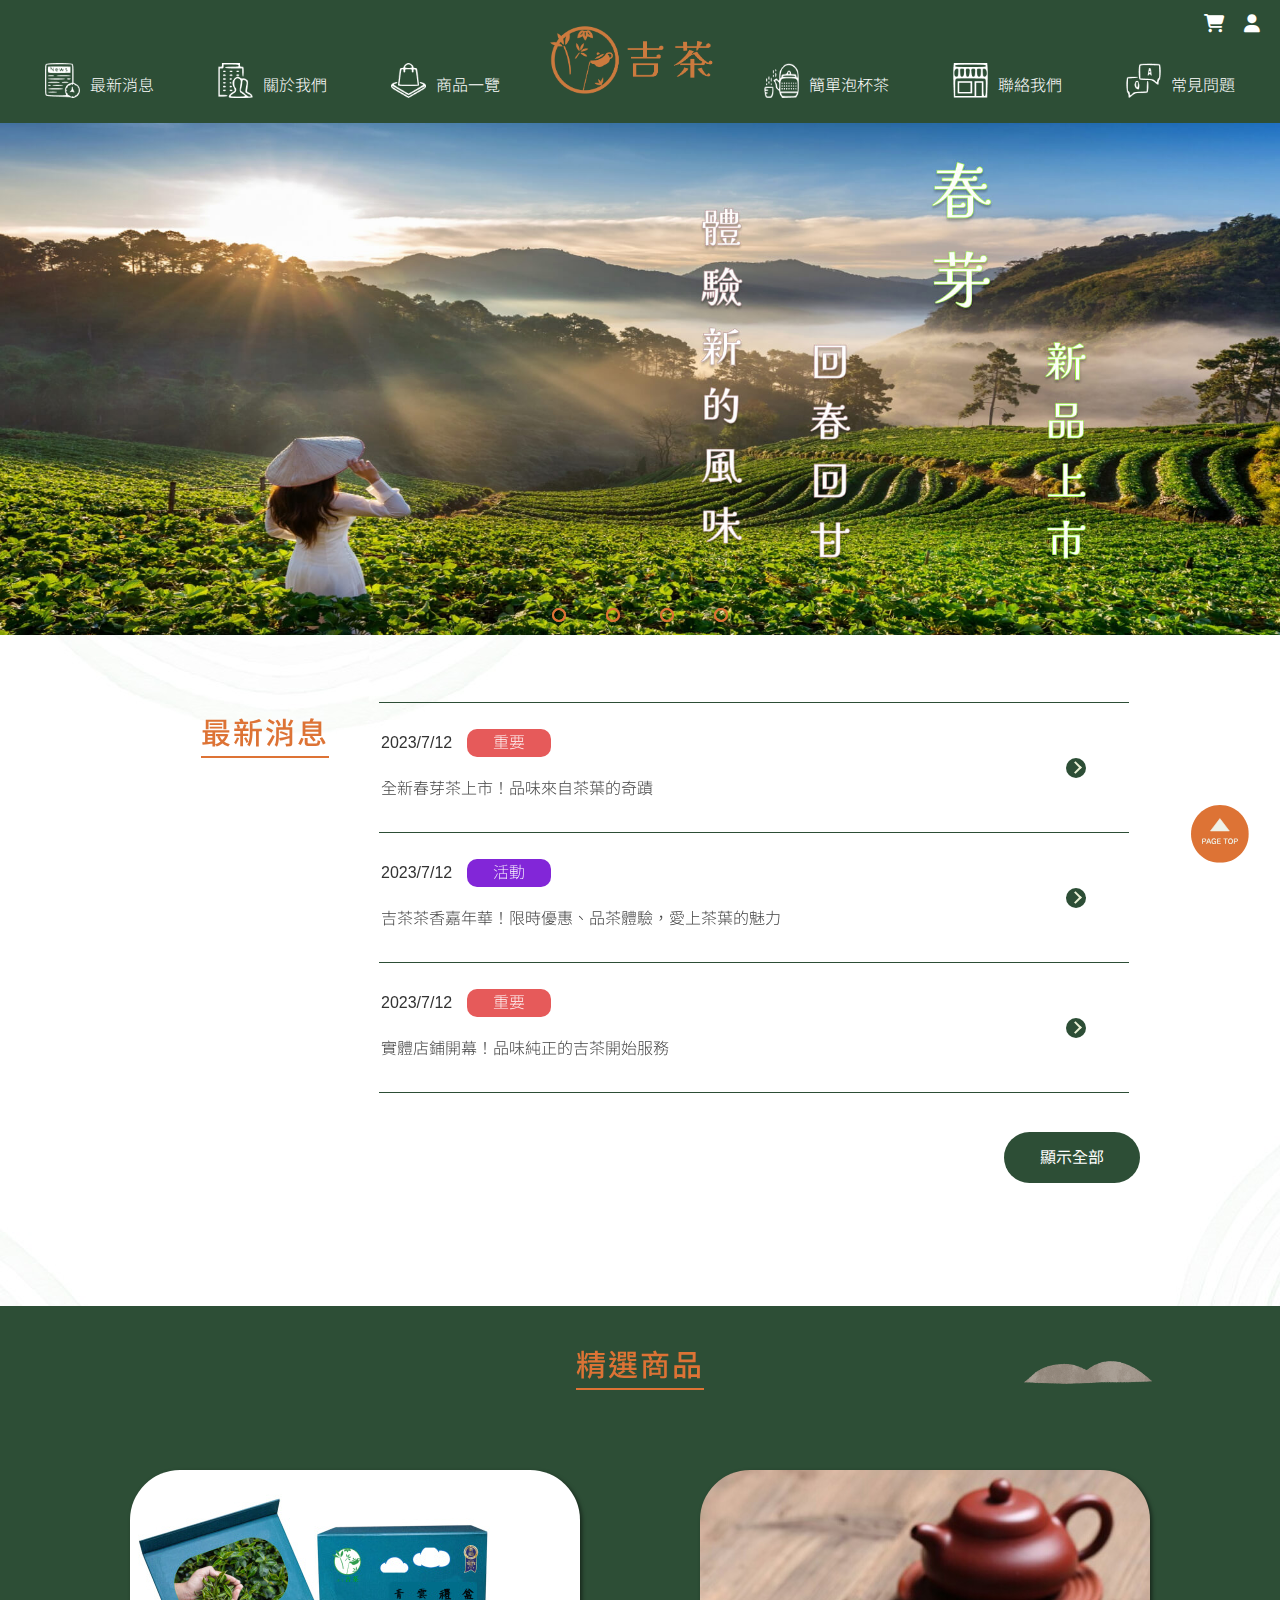
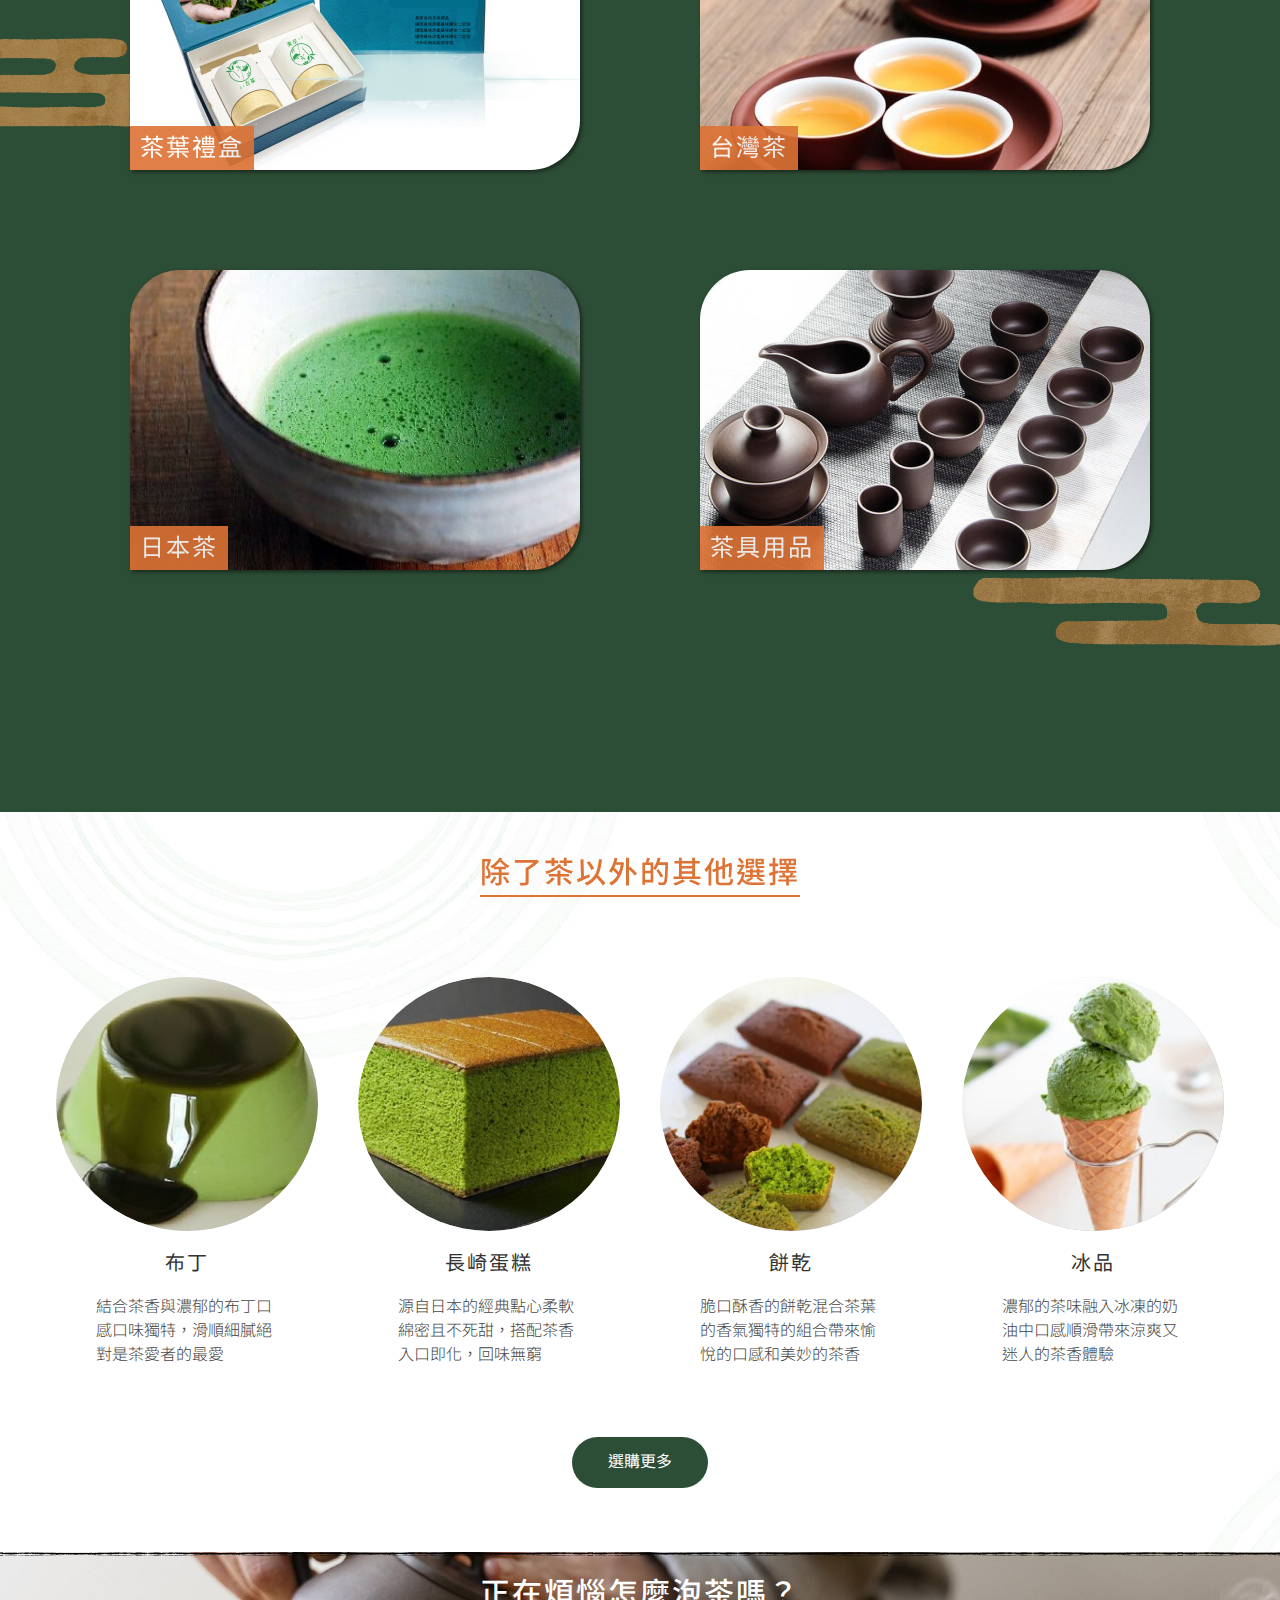
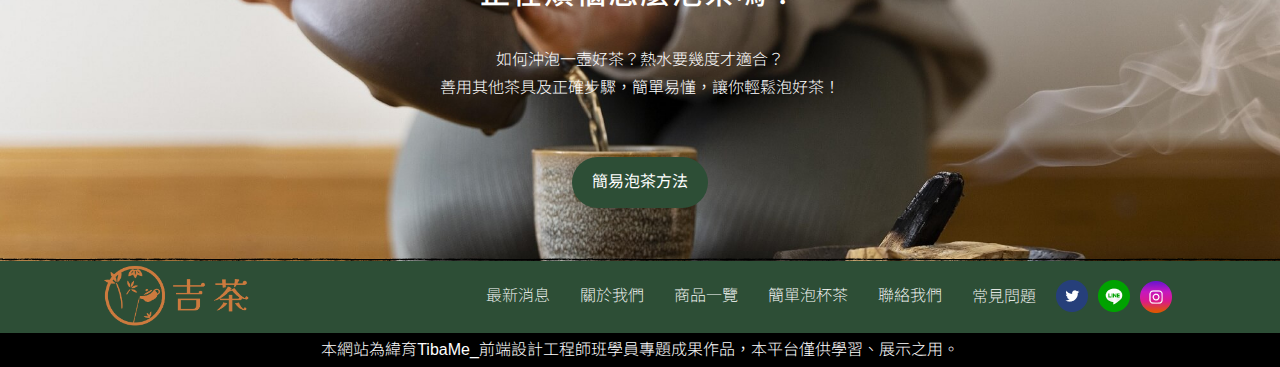
==== index.html @ 48b1effa "neqw" ====
<!DOCTYPE html>
<html lang="en">

<head>
    <meta charset="UTF-8">
    <meta name="viewport" content="width=device-width, initial-scale=1.0">
    <title>吉茶</title>
    <link rel="stylesheet" href="css/reset.css">
    <link rel="stylesheet" href="https://cdnjs.cloudflare.com/ajax/libs/font-awesome/6.4.0/css/all.min.css">
    <link rel="stylesheet" href="css/header.css">
    <link rel="preconnect" href="https://fonts.googleapis.com">
    <link rel="preconnect" href="https://fonts.gstatic.com" crossorigin>
    <link href="https://fonts.googleapis.com/css2?family=Kosugi+Maru&family=Noto+Sans+TC&display=swap" rel="stylesheet">
    <link rel="stylesheet" href="css/index.css">

</head>

<body>

    <header>
        <div class="content">
            <a href="index.html">
                <img src="img/logo.png" class="logo" alt="logo">
            </a>
            <!-- 左側工具列 -->
            <span class="header-group">
                <span class="cart">
                    <a href="cart.html">
                        <i class="fa-solid fa-cart-shopping" style="color: #fff;" id="cart-i"></i>
                    </a>
                </span>
                <span class="login">
                    <a href="">
                        <i class="fa-solid fa-user" style="color: #fff;" id="login-i"></i>
                    </a>
                </span>
            </span>
            <!-- 導覽列 -->
            <nav class="menu">
                <div class="item">
                    <a href="news.html" class="nav-link">
                        <img src="img/news.png" alt="最新消息" class="navicon">
                        <p>最新消息</p>
                    </a>
                </div>
                <div class="item">
                    <a href="about.html" class="nav-link">
                        <img src="img/about.png" alt="關於我們" class="navicon">
                        <p>關於我們</p>
                    </a>
                </div>
                <div class="item">
                    <a href="shop.html" class="nav-link">
                        <img src="img/shop.png" alt="商品一覽" class="navicon">
                        <p>商品一覽</p>
                    </a>
                </div>
                <div class="item">
                    <a href="maketea.html" class="nav-link">
                        <img src="img/tea.png" alt="簡單泡杯茶" class="navicon">
                        <p>簡單泡杯茶</p>
                    </a>
                </div>
                <div class="item">
                    <a href="access.html" class="nav-link">
                        <img src="img/access.png" alt="聯絡我們" class="navicon">
                        <p>聯絡我們</p>
                    </a>
                </div>
                <div class="item">
                    <a href="qaz.html" class="nav-link">
                        <img src="img/qaz.png" alt="常見問題" class="navicon">
                        <p>常見問題</p>
                    </a>
                </div>
            </nav>

            <div class="hamburger">
                <span class="bar"></span>
                <span class="bar"></span>
                <span class="bar"></span>
            </div>

            <nav class="m-menu" id="m-menu">
                <a class="m-link" href="news.html">最新消息</a>
                <a class="m-link" href="about.html">關於我們</a>
                <a class="m-link" href="shop.html">商品一覽</a>
                <a class="m-link" href="maketea.html">簡單泡杯茶</a>
                <a class="m-link" href="access.html">聯絡我們</a>
                <a class="m-link" href="qaz.html">常見問題</a>
                <a class="m-link" href="#">會員登入</a>
                <a class="m-link" href="cart.html">購物車</a>
            </nav>
    </header>

    <article class="banner">
        <!-- 首頁圖 -->
        <div class="main">
            <div class="slides">
                <!-- 按鈕 -->
                <input type="radio" name="radio-btn" id="radio1">
                <input type="radio" name="radio-btn" id="radio2">
                <input type="radio" name="radio-btn" id="radio3">
                <input type="radio" name="radio-btn" id="radio4">
                <!-- 圖片 -->
                <div class="slide first">
                    <img src="img/banner01.jpg" alt="春茶新品">
                </div>
                <div class="slide">
                    <img src="img/banner03.jpg" alt="優點">
                </div>
                <div class="slide">
                    <img src="img/banner02.jpg" alt="茶包的環保材質">
                </div>
                <div class="slide">
                    <img src="img/banner04.jpg" alt="茶包的環保材質">
                </div>
                <!-- 自動換張 -->
                <div class="navigation-auto">
                    <label class="auto-btn1"></label>
                    <label class="auto-btn2"></label>
                    <label class="auto-btn3"></label>
                    <label class="auto-btn4"></label>
                </div>
                <!-- 手動換張 -->
                <div class="navigation-manual">
                    <label for="radio1" class="manual-btn"></label>
                    <label for="radio2" class="manual-btn"></label>
                    <label for="radio3" class="manual-btn"></label>
                    <label for="radio4" class="manual-btn"></label>
                </div>
            </div>
        </div>

    </article>



    <!-- 最新消息 -->
    <section class="news">
        <div class="news-area">
            <div class="news-tt">
                <h2>最新消息</h2>
            </div>
            <div class="news-list">
                <ul>
                    <li>
                        <a href="" class="list-item">
                            <div class="time">
                                <time>2023/7/12</time><span class="important">重要</span>
                            </div>
                            <p>全新春芽茶上市！品味來自茶葉的奇蹟</p>
                            <span class="arrow"></span>
                        </a>
                    </li>
                </ul>
                <ul>
                    <li>
                        <a href="" class="list-item">
                            <div class="time">
                                <time>2023/7/12</time><span class="event">活動</span>
                            </div>
                            <p>吉茶茶香嘉年華！限時優惠、品茶體驗，愛上茶葉的魅力</p>
                            <span class="arrow"></span>
                        </a>
                    </li>
                </ul>
                <ul>
                    <li>
                        <a href="" class="list-item">
                            <div class="time">
                                <time>2023/7/12</time><span class="important">重要</span>
                            </div>
                            <p>實體店鋪開幕！品味純正的吉茶開始服務</p>
                            <span class="arrow"></span>
                        </a>
                    </li>
                </ul>
                <ul>
                    <li>
                        <a href="" class="list-item">
                            <div class="time">
                                <time>2023/7/12</time><span class="event">活動</span>
                            </div>
                            <p>茶葉試飲活動！探索茶的無限風味</p>
                            <span class="arrow"></span>
                        </a>
                    </li>
                </ul>
                <ul>
                    <li>
                        <a href="" class="list-item">
                            <div class="time">
                                <time>2023/7/12</time><span class="important">重要</span>
                            </div>
                            <p>內容</p>
                            <span class="arrow"></span>
                        </a>
                    </li>
                </ul>
                <ul>
                    <li>
                        <a href="" class="list-item">
                            <div class="time">
                                <time>2023/7/12</time><span class="important">重要</span>
                            </div>
                            <p>內容</p>
                            <span class="arrow"></span>
                        </a>
                    </li>
                </ul>
                <ul>
                    <li>
                        <a href="" class="list-item">
                            <div class="time">
                                <time>2023/7/12</time><span class="products">商品</span>
                            </div>
                            <p>內容</p>
                            <span class="arrow"></span>
                        </a>
                    </li>
                </ul>
                <ul>
                    <li>
                        <a href="" class="list-item">
                            <div class="time">
                                <time>2023/7/12</time><span class="products">商品</span>
                            </div>
                            <p>內容</p>
                            <span class="arrow"></span>
                        </a>
                    </li>
                </ul>
            </div>
        </div>
        <div class="news-more-area">
            <a class="news-more" href="news.html">顯示全部</a>
        </div>
        <div class="design"></div> 
        
    </section>

    <section class="lineup">
        <div class="lineup-area">
            <div class="lineup-tt">
                <h2>精選商品</h2>
            </div>
            <div class="lineup-item">
                <div class="lineup-pic">
                    <a href="">
                        <img src="img/tea-box.jpg" alt="茶葉禮盒">
                        <span class="tilte">茶葉禮盒</span>
                    </a>
                </div>
                <div class="lineup-pic">
                    <a href="">
                        <img src="img/tea-tw.jpg" alt="台灣茶">
                        <span class="tilte">台灣茶</span>
                    </a>
                </div>
                <div class="lineup-pic">
                    <a href="">
                        <img src="img/tea-jp.jpg" alt="日本茶">
                        <span class="tilte">日本茶</span>
                    </a>
                </div>
                <div class="lineup-pic">
                    <a href="">
                        <img src="img/tea-tool.jpg" alt="茶具用品">
                        <span class="tilte">茶具用品</span>
                    </a>
                </div>
            </div>
        </div>
        <div class="obj">
            <img src="/img/lineup_obj_01.png" alt="">
           <img src="/img/lineup_obj_02.png" alt="">
            <img src="/img/lineup_obj_03.png" alt="">
        </div>
    </section>


    <section class="dessert">
        <div class="dessert-tt">
            <h2>除了茶以外的其他選擇</h2>
        </div>
        <div class="dessert-list">
            <div class="dessert-item">
                <div class="dessert-pic">
                    <a href="">
                        <img src="img/purin.jpg" alt="布丁">
                    </a>
                </div>
                <div class="dessert-txt">
                    <h3>布丁</h3>
                    <p>結合茶香與濃郁的布丁口感口味獨特，滑順細膩絕對是茶愛者的最愛</p>
                </div>
            </div>
            <div class="dessert-item">
                <div class="dessert-pic">
                    <a href="">
                        <img src="img/cake.jpg" alt="長崎蛋糕">
                    </a>
                </div>
                <div class="dessert-txt">
                    <h3>長崎蛋糕</h3>
                    <p>源自日本的經典點心柔軟綿密且不死甜，搭配茶香入口即化，回味無窮</p>
                </div>
            </div>
            <div class="dessert-item">
                <div class="dessert-pic">
                    <a href="">
                        <img src="img/cookie.jpg" alt="餅乾">
                    </a>
                </div>
                <div class="dessert-txt">
                    <h3>餅乾</h3>
                    <p>脆口酥香的餅乾混合茶葉的香氣獨特的組合帶來愉悅的口感和美妙的茶香</p>
                </div>
            </div>
            <div class="dessert-item">
                <div class="dessert-pic">
                    <a href="">
                        <img src="img/ice.jpg" alt="冰品">
                    </a>
                </div>
                <div class="dessert-txt">
                    <h3>冰品</h3>
                    <p>濃郁的茶味融入冰凍的奶油中口感順滑帶來涼爽又迷人的茶香體驗</p>
                </div>
            </div>
        </div>
        <div class="dessert-more-area">
            <a class="dessert-more" href="shop.html">選購更多</a>
        </div>
    </section>

    <section class="make-tea">
        <div class="make-tea-area">
            <h2>正在煩惱怎麼泡茶嗎？</h2>
            <p>如何沖泡一壺好茶？熱水要幾度才適合？</br>
                善用其他茶具及正確步驟，簡單易懂，讓你輕鬆泡好茶！
            </p>
            <a class="maketea-page" href="maketea.html">簡易泡茶方法</a>
        </div>
    </section>


    <button id="page-top">
        <img src="img/pagetop1.svg" alt="page_top">
    </button>




    <footer>
        <div class="footer-area">
            <div class="footer-logo">
                <a href="index.html">
                    <img src="img/logo.png" alt="logo"></a>
            </div>
            <nav class="footer-nav">
                <div class="footer-nav-item">
                    <ul>
                        <li>
                            <a href="news.html">最新消息</a>
                        </li>
                    </ul>
                    <ul>
                        <li>
                            <a href="about.html">關於我們</a>
                        </li>
                    </ul>
                    <ul>
                        <li>
                            <a href="shop.html">商品一覽</a>
                        </li>
                    </ul>
                    <ul>
                        <li>
                            <a href="maketea.html">簡單泡杯茶</a>

                        </li>
                    </ul>
                    <ul>
                        <li>
                            <a href="access.html">聯絡我們</a>
                        </li>
                    </ul>
                    <ul>
                        <li>
                            <a href="qaz.html">常見問題</a>
                        </li>
                    </ul>
                </div>

                <div class="sns">
                    <ul>
                        <li>
                            <a href="">
                                <img src="img/twitter.png" alt="twitter">
                        </li>
                        </a>
                    </ul>
                    <ul>
                        <li><a href="">
                                <img src="img/line.png" alt="line">
                        </li>
                        </a>
                    </ul>
                    <ul>
                        <li><a href="">
                                <img src="img/instagram.png" alt="instagram">
                            </a>
                    </ul>
                </div>
            </nav>
        </div>
        <div class="tibame">
            <p>本網站為緯育TibaMe_前端設計工程師班學員專題成果作品，本平台僅供學習、展示之用。</p>
        </div>
    </footer>


    <script src="js/header.js"></script>
    <script src="js/index.js"></script>



</body>

</html>
---- css/header.css ----
body {
    font-family: 'Kosugi Maru', sans-serif, 'Noto Sans TC', sans-serif;
    /* background-color: #f9fbf7; */
    background-image: url(../img/back.jpg);
    background-position: top center;
    line-height: 1.5em;
}

input,
select {
    font-family: 'Kosugi Maru', sans-serif, 'Noto Sans TC', sans-serif;
}

h1 {
    font-weight: 800;
    font-size: 45px;
    letter-spacing: 15px;
}


h2 {
    font-weight: 500;
    font-size: 30px;
    letter-spacing: 2px;
}

h3 {
    font-weight: 400;
    font-size: 20px;
    letter-spacing: 2px;
    color: #333;
}

p {
    font-weight: 300;
    font-size: 16px;
    letter-spacing: 16.5%;
    color: #444;
}

li {
    font-weight: 200
}

header {
    /* background: url(../img/ll.png) top center repeat-x; */
    background-color: #2D4E36;
    position: sticky;
    top: 0;
    z-index: 999;
}

.content {
    position: relative;
    margin: auto;
}

.content .logo {
    width: 180px;
    position: absolute;
    left: 0;
    right: 0;
    top: 0;
    bottom: 0;
    margin: auto;
    padding-block: 10px;
}

.header-group {
    display: flex;
    justify-content: flex-end;
    align-items: center;
    padding-top: 5px;
    padding-right: 10px;
}

.header-group i {
    font-size: 18px;
    margin: 10px;
}


.menu {
    display: flex;
    font-size: 0px;
    justify-content: space-around;
    align-items: end;
    margin-inline: 1%;
}

a {
    text-decoration: none;
}

.menu p {
    font-size: 16px;
    margin-left: 10px;
    color: #fff;
}

.menu .item {
    text-align: center;
    transition: 0.1;
    min-height: 70px;
    display: flex;
    padding-bottom: 10px;
}

.menu .item a {
    display: flex;
    align-items: end;
    padding-bottom: 15px;
    position: relative;
}

.menu .item a:hover p {
    color: #dd7335;
}

.menu .item a::before {
    content: "";
    position: absolute;
    bottom: 0;
    left: 0;
    width: 0;
    height: 3px;
    background-color: #fff;
    transition: width 0.5s ease;
}


.menu .item a:hover::before {
    width: 100%;
    background-color: #dd7335;
}

.menu .item:nth-child(3) {
    margin-right: 8%;
}

.menu .item:nth-child(4) {
    margin-left: 8%;
}

.item:last-child {
    position: relative;
}

.menu img {
    vertical-align: top;
    width: 35px;
    height: 35px;
}

/* page-top */

#page-top {
    width: 70px;
    height: 70px;
    position: fixed;
    right: 25px;
    top: 800px;
    background-color: transparent;
    border: none;
    cursor: pointer;
}


#page-top img {
    width: 100%;
}

/* footer */

footer {
    background-color: #2D4E36;
}

.footer-area {
    display: flex;
    margin: auto;
    align-items: center;
    justify-content: space-around;
}


.footer-logo img {
    width: 160px;
    height: auto;
    vertical-align: top;
}

.footer-nav {
    display: flex;
    justify-content: space-evenly;
    align-items: center;
}

.footer-nav-item {
    display: flex;
}

.footer-nav-item ul a {
    margin: 15px;
    color: #fff;
}

.sns {
    display: flex;

}

.sns ul {
    margin: 5px;
}

.sns img {
    width: 100%;
    vertical-align: top;
}

.tibame {
    background-color: black;
    text-align: center;

}

.tibame p {
    color: #fff;
    padding: 5px;
}

/* 手機新增的原件 */

.m-menu,
.hamburger {
    display: none;
}

@media screen and (max-width:768px) {


    .menu {
        display: none;
    }

    .m-menu {
        display: flex;
        flex-direction: column;
        position: absolute;
        background-color: #2D4E36;
        padding: 10px;
        inset: 0;
        top: 100%;
        left: -120%;
        height: calc(100vh - 89px);
        width: 100%;
        transition: 0.3s;
        border-top: 2px solid #fff;
        /* display: none; */
    }

    .m-menu a {
        margin-block: 10px;
        padding-inline: 10px;
        padding-bottom: 20px;
        color: #fff;
        border-bottom: 2px solid #fff;
    }

    .m-menu.active {
        left: 0;
    }

    .content .logo {
        /* position: absolute; */
        width: 130px;
        top: 5px;
        left: 8px;
        margin: 0
    }

    .header-group {
        position: absolute;
        right: 15%;
        top: 20px;
    }


    .hamburger {
        display: block;
        cursor: pointer;
        padding: 20px;
    }

    .bar {
        display: block;
        width: 30px;
        height: 3px;
        margin-block: 10px;
        margin-left: 92%;
        transition: all 0.3s ease-in-out;
        background-color: #dd7335;
    }

    .hamburger.active .bar:nth-child(2) {
        opacity: 0;
    }

    .hamburger.active .bar:nth-child(1) {
        translate: 0px 13px;
        rotate: 45deg;
    }

    .hamburger.active .bar:nth-child(3) {
        translate: 0px -13px;
        rotate: -45deg;
    }

    /* footer */

    .footer-area {
        display: block;
    }

    .footer-logo {
        text-align: center;
        padding: 20px;
    }

    .footer-logo img {
        width: 180px;
    }


    .footer-nav{
        flex-wrap: wrap;
    }

    .footer-nav-item {
        display: grid;
        grid-template-columns: repeat(3,1fr);
        padding-bottom: 5px;
        gap: 30px;
        text-align: center;
    }


    .footer-nav-item ul a {
        margin: 10px;
        color: #fff;
    }

    .sns {
        padding: 10px;
    }



    #page-top {
        display: none;
    }


}
---- css/index.css ----
/* 大圖片 */



.news h2,
.dessert h2,
.lineup h2 {

    border-bottom: 2px solid #dd7335;
    color: #dd7335;
    padding-bottom: 10px;
}


a {
    text-decoration: none;
    color: #333;
}

.banner {
    height: auto;
}


.main {
    overflow: hidden;
    position: relative;
    /* height: calc(100vh - 125px); */
}

.slides {
    width: 500%;
    display: flex;

}

.slides input {
    display: none;
}

.slide {
    width: 20%;
    transition: 2s;
    cursor: pointer;
}

.slide img {
    /* height: 80%; */
    width: 100%;
    /* opacity: 0.5; */
}

/* 手動 */
.navigation-manual {
    position: absolute;
    display: flex;
    width: 1200px;
    /* margin-top: 640px; */
    justify-content: center;
    right: 0px;
    left: 0px;
    margin: auto;
    bottom: 20px;

}

.manual-btn {
    border: 2px solid #dd7335;
    padding: 5px;
    border-radius: 10px;
    cursor: pointer;
    transition: 1s;
}

.manual-btn:not(:last-child) {
    margin-right: 40px
}

.manual-btn:hover {
    background-color: #dd7335;
}

#radio1:checked~.first {
    margin-left: 0%;
}

#radio2:checked~.first {
    margin-left: -20%;
}

#radio3:checked~.first {
    margin-left: -40%;
}

#radio4:checked~.first {
    margin-left: -60%;
}

/* 手動end */

/* 自動 */

.navigation-auto {
    display: flex;
    position: absolute;
    width: 1200px;
    /* margin-top: 640px; */
    justify-content: center;
    right: 0px;
    left: 0px;
    margin: auto;
    bottom: 20px;

}

.navigation-auto label {
    border: 2px solid #dd7335;
    padding: 5px;
    border-radius: 10px;
    transition: 1s;
    margin-inline: 20px;
}

.navigation-auto div:not(:last-child) {
    margin-right: 40px;
}

#radio1:checked~.navigation-auto .auto-btn1 {
    background-color: #dd7335;
}

#radio2:checked~.navigation-auto .auto-btn2 {
    background-color: #dd7335;
}

#radio3:checked~.navigation-auto .auto-btn3 {
    background-color: #dd7335;
}

#radio4:checked~.navigation-auto .auto-btn4 {
    background-color: #dd7335;
}


.design {
    position: absolute;
    bottom: -4%;
    width: 600px;
    height: 400px;
    background-image: url(../img/te.png);
}


/* 最新消息 */

.news {
    height: 600px;
    position: relative;
    padding-bottom: 5%;
    overflow: hidden;
    z-index: 3;

}

.news-area {
    margin: auto;
    width: 1200px;
    display: flex;
    justify-content: center;
    padding-top: 60px;


}

.news-tt {
    margin: 50px;
    margin-top: 20px;

}

.news-list {
    overflow: scroll;
    width: 750px;
    height: 400px;
}

.news-list::-webkit-scrollbar-thumb {
    background-color: #fff;
    border: 2px solid #dd7335;
}

.news-list::-webkit-scrollbar-track {
    background-color: #2D4E36;
}

.news-list::-webkit-scrollbar {
    background-color: #2D4E36;
    width: 10px;
    height: 0px;

}


.news-list ul {
    padding: 2px;
    border-top: 1px solid #2D4E36;
    margin-bottom: 5px;
}

.news-list ul:first-child,
ul:last-child {
    border-top: 1.5px solid #2D4E36;
}

.news-list .time {
    padding-bottom: 15px;
    margin-bottom: 5px;
}

.news-list .time span:first-of-type {
    display: inline-block;
    margin-left: 15px;
    color: #ffffff;
    width: 80px;
    text-align: center;
    border-radius: 10px;
    padding: 2px;
}

.news .important {
    background-color: #e65a5a;

}

.news .event {
    background-color: #8226d8;

}

.news .products {
    background-color: #5fc6ef;

}

.news-list .list-item {
    position: relative;
    padding-bottom: 5px;
    margin: 5px;
}

.news-list .list-item p {
    letter-spacing: 16.5%;
}

.news-list .list-item:hover {
    color: #2D4E36;
}

.news-list .list-item:hover p {
    color: #dd7335;
}


.news-list .list-item:hover .arrow {
    transform: translateX(10px);
    background-color: #dd7335;
}

.list-item .arrow {
    display: inline-block;
    width: 20px;
    height: 20px;
    background-color: #2D4E36;
    border-radius: 1000px;
    position: absolute;
    left: 680px;
    top: 50px;
    transition: 0.25s ease;
}

.arrow::before {
    content: "";
    display: block;
    border-right: 2px solid #EBF1D6;
    border-bottom: 2px solid #EBF1D6;
    width: 7px;
    height: 7px;
    transform: rotate(-45deg);
    position: absolute;
    z-index: 3;
    bottom: 6px;
    right: 6.5px;
}

.news-more-area,
.dessert-more-area {
    width: 1000px;
    margin: auto;
    display: flex;
}

.news-more,
.dessert-more,
.maketea-page {
    background-color: #2D4E36;
    padding: 8px;
    width: 120px;
    height: 35px;
    margin-top: 30px;
    border-radius: 80px;
    display: flex;
    justify-content: center;
    align-items: center;
    color: #fff;
}

.news-more-area {
    justify-content: end;
}


.news-more:hover,
.dessert-more:hover,
.maketea-page:hover {
    background-color: #dd7335;
    opacity: 0.9;
}




/* 最新消息end */

/* 精選商品 */

.lineup {
    background-color: #2D4E36;
    padding-bottom: 15%;
    padding-top: 3%;
    position: relative;
    /* overflow: hidden; */
}


.lineup-area {
    width: 1200px;
    margin: auto;
}

.lineup-tt,
.dessert-tt {
    padding-top: 10px;
    padding-bottom: 30px;
    display: flex;
    justify-content: center;
    align-items: center;
    z-index: 1;
    position: relative;
}

.lineup-item {
    display: flex;
    flex-wrap: wrap;
    justify-content: center;
    align-items: start;
}

.lineup-pic {
    margin-inline: 60px;
    margin-block: 50px;
    position: relative;
    z-index: 1;
}


.lineup-pic img {
    width: 100%;
    vertical-align: top;
    border-radius: 50px 50px 50px 0px;
    filter: drop-shadow(2px 2px 2px rgba(0, 0, 0, .5));
}

.lineup-pic a::after {
    content: "點撃選購";
    width: 200px;
    height: 200px;
    display: inline-block;
    border-radius: 1000px;
    background-color: #dd7335;
    font-size: 22px;
    color: #fff;
    letter-spacing: 5px;
    text-align: center;
    line-height: 200px;
    position: absolute;
    right: 130px;
    bottom: 45px;
    opacity: 0;
    transition: opacity .7s ease;
}

.lineup span {
    display: block;
    background-color: #dd7335;
    color: #fff;
    font-size: 24px;
    letter-spacing: 2px;
    width: fit-content;
    padding: 10px;
    opacity: 0.9;
    position: absolute;
    bottom: 0.5px;
}


.lineup-pic:hover {
    opacity: 0.8;
}

.lineup-pic:hover a::after {
    opacity: 0.8;
    transition: opacity .5s ease;

}

.obj img:nth-child(1) {
    width: 25%;
    position: absolute;
    right: -1%;
    bottom: 15%;

}

.obj img:nth-child(2) {
    width: 10%;
    position: absolute;
    right: 10%;
    top: 5%;
}

.obj img:nth-child(3) {
    width: 25%;
    position: absolute;
    left: -5%;
    top: 30%;

}


/* 精選商品結束 */

/* 甜點區 */
.dessert {
    padding-top: 3%;
    padding-bottom: 5%;
}

.dessert-list {
    width: 1200px;
    margin: auto;
    margin-top: 30px;
    display: flex;
    justify-content: center;
    align-items: center;
}


.dessert-pic {
    margin: 20px;
    overflow: hidden;
    border-radius: 60%;


}

.dessert-pic img:hover {
    scale: 1.1;
}

.dessert-pic img {
    vertical-align: top;
    border-radius: 60%;
    filter: drop-shadow(2px 2px 2px rgba(0, 0, 0, .5));
    transition: scale 0.3s linear;

}


.dessert-txt h3 {
    margin-bottom: 20px;
    font-size: 20px;
    text-align: center;

}

.dessert-txt p {
    margin: 0 20px;
    padding: 0 40px;
}

.dessert-more-area {
    justify-content: center;
    margin-top: 40px;
}

.dessert-more a {
    color: #ffffff;
    padding: 5px;
}

/* 甜點結束 */

/* 泡茶 */

.make-tea {
    background-image: url(../img/make-tea.jpg);
    background-size: cover;
    background-repeat: no-repeat;
    background-position: left 60% bottom 85%;
    position: relative;
    overflow: hidden;
    padding-bottom: 3px;
}

.make-tea::before {
    content: "";
    background-image: url(../img/line_3.0cee322.svg);
    width: 100%;
    height: 4px;
    position: absolute;
}

.make-tea::after {
    content: "";
    background-image: url(../img/line_3.0cee322.svg);
    width: 100%;
    height: 4px;
    /* bottom: 0px; */
    position: absolute;
}


.make-tea-area {
    margin: auto;
    text-align: center;
    padding-bottom: 50px;

}

.make-tea-area h2 {
    color: #fff;
    font-size: 30px;
    padding: 30px;
    letter-spacing: 2px;
}

.make-tea-area p {
    color: #fff;
    line-height: 28px;
    margin-top: 10px;
}

.maketea-page {
    margin: auto;
    margin-top: 55px;
}

/* 泡茶結束 */


/* 手機 */

@media screen and (max-width:768px) {

    .news h2,
    .dessert h2,
    .lineup h2 {
        padding-bottom: 20px;
    }

    /* 輪播 */

    .manual-btn {
        padding: 3px;
    }

    .navigation-auto label {
        padding: 3px;
    }



    .slide img {
        width: 100%;
        height: 300px;
    }

    .navigation-manual {
        width: 80%;
    }

    .navigation-auto {
        width: 80%;
    }

    /* 最新消息 */

    .news {
        padding-bottom: 20px;
    }

    .news-area {
        width: auto;
        display: block;
        margin: 0;
        margin-top: 0;
        padding-top: 0;
    }

    .news-tt {
        display: flex;
        justify-content: center;
        align-items: center;
        margin: 0;
        padding: 40px 0;
    }

    .news-list {
        width: 80%;
        height: auto;
        margin: auto;
        overflow: initial;
    }

    .news-list .time span:first-of-type {
        color: #ffffff;
        width: 50px;
        padding: 0 8px;
    }

    .news-list ul {
        border-bottom: 1.5px solid #2D4E36;
        border-top: 1.5px solid #2D4E36;
    }

    .news-list ul:first-child,
    ul:nth-child(3) {
        border-top: none;
        border-bottom: none;
    }


    .news-list ul:nth-child(4),
    .news-list ul:nth-child(5),
    .news-list ul:nth-child(6),
    .news-list ul:nth-child(7),
    .news-list ul:nth-child(8) {
        display: none;
    }

    .list-item .arrow {
        display: none;
    }

    .news-more-area {
        width: auto;
        margin-right: 5%;
    }



    .news-more,
    .dessert-more,
    .maketea-page {
        width: 100px;
        height: 20px;
    }

    /* 精選商品 */

    .lineup-area {
        width: auto;
    }

    .lineup-item {
        width: 100%;
    }


    .lineup-pic {
        margin: 30px;
    }


    .lineup-pic a::after {
        display: none;
    }


    .obj img:nth-child(1) {
        width: 50%;
        position: absolute;
        right: -1%;
        bottom: 4%;

    }

    .obj img:nth-child(2) {
        width: 20%;
        position: absolute;
        right: 5%;
        top: 10%;
    }

    .obj img:nth-child(3) {
        width: 50%;
        position: absolute;
        left: -5%;
        top: 50%;

    }

    /* 甜點 */

    .lineup-tt,
    .dessert-tt {
        padding: 40px 0;
        display: flex;
        justify-content: center;
        align-items: center;
    }


    .dessert-list {
        width: auto;
        flex-wrap: wrap;
    }

    .dessert-item {
        width: calc(100% / 2);
        /* border: 1px solid red; */
        margin-block: 10px;
    }

    .dessert-pic img {
        width: 100%;
    }

    .dessert-txt p {
        padding: 0;
    }

    .dessert-more-area {
        width: 80%;
    }

    .make-tea-area {
        width: auto;
    }

    .make-tea-area p {
        margin-inline: 40px;
    }

    .maketea-page {
        margin: auto;
        margin-top: 40px;
    }


}
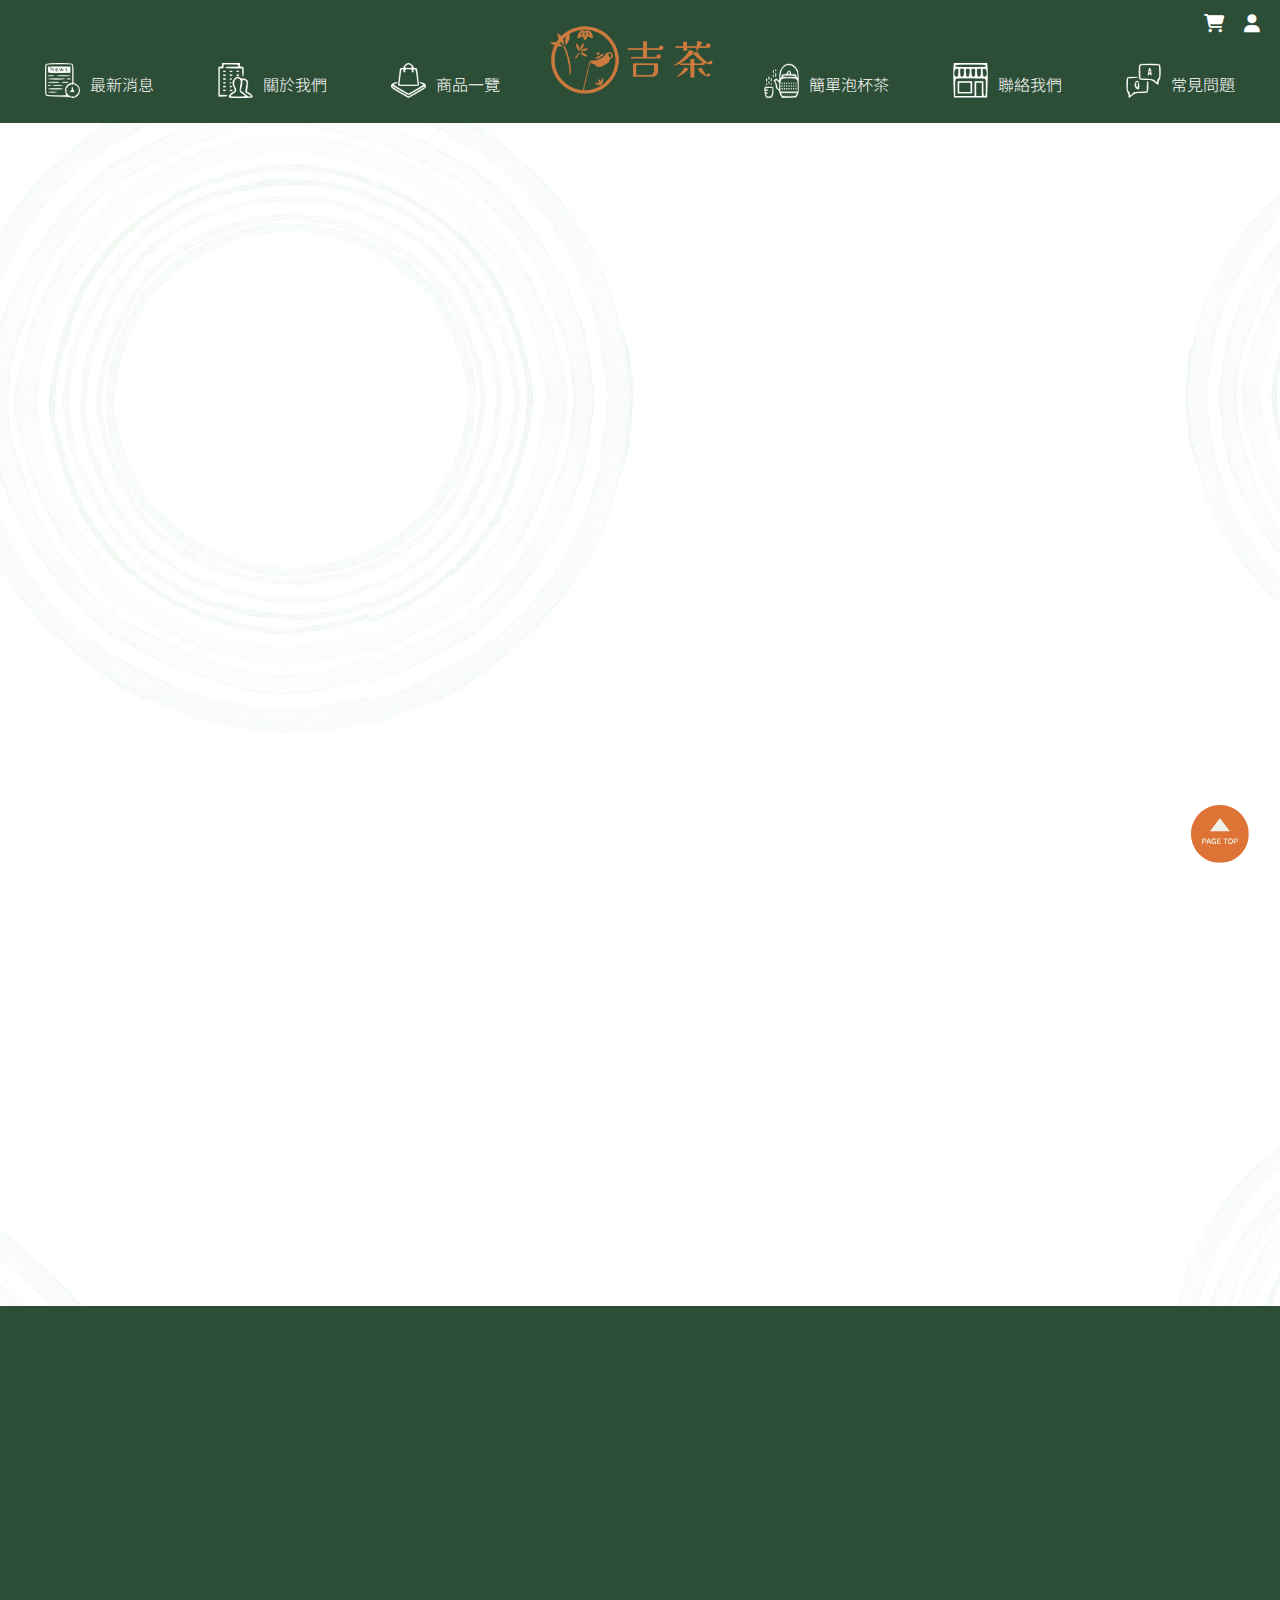
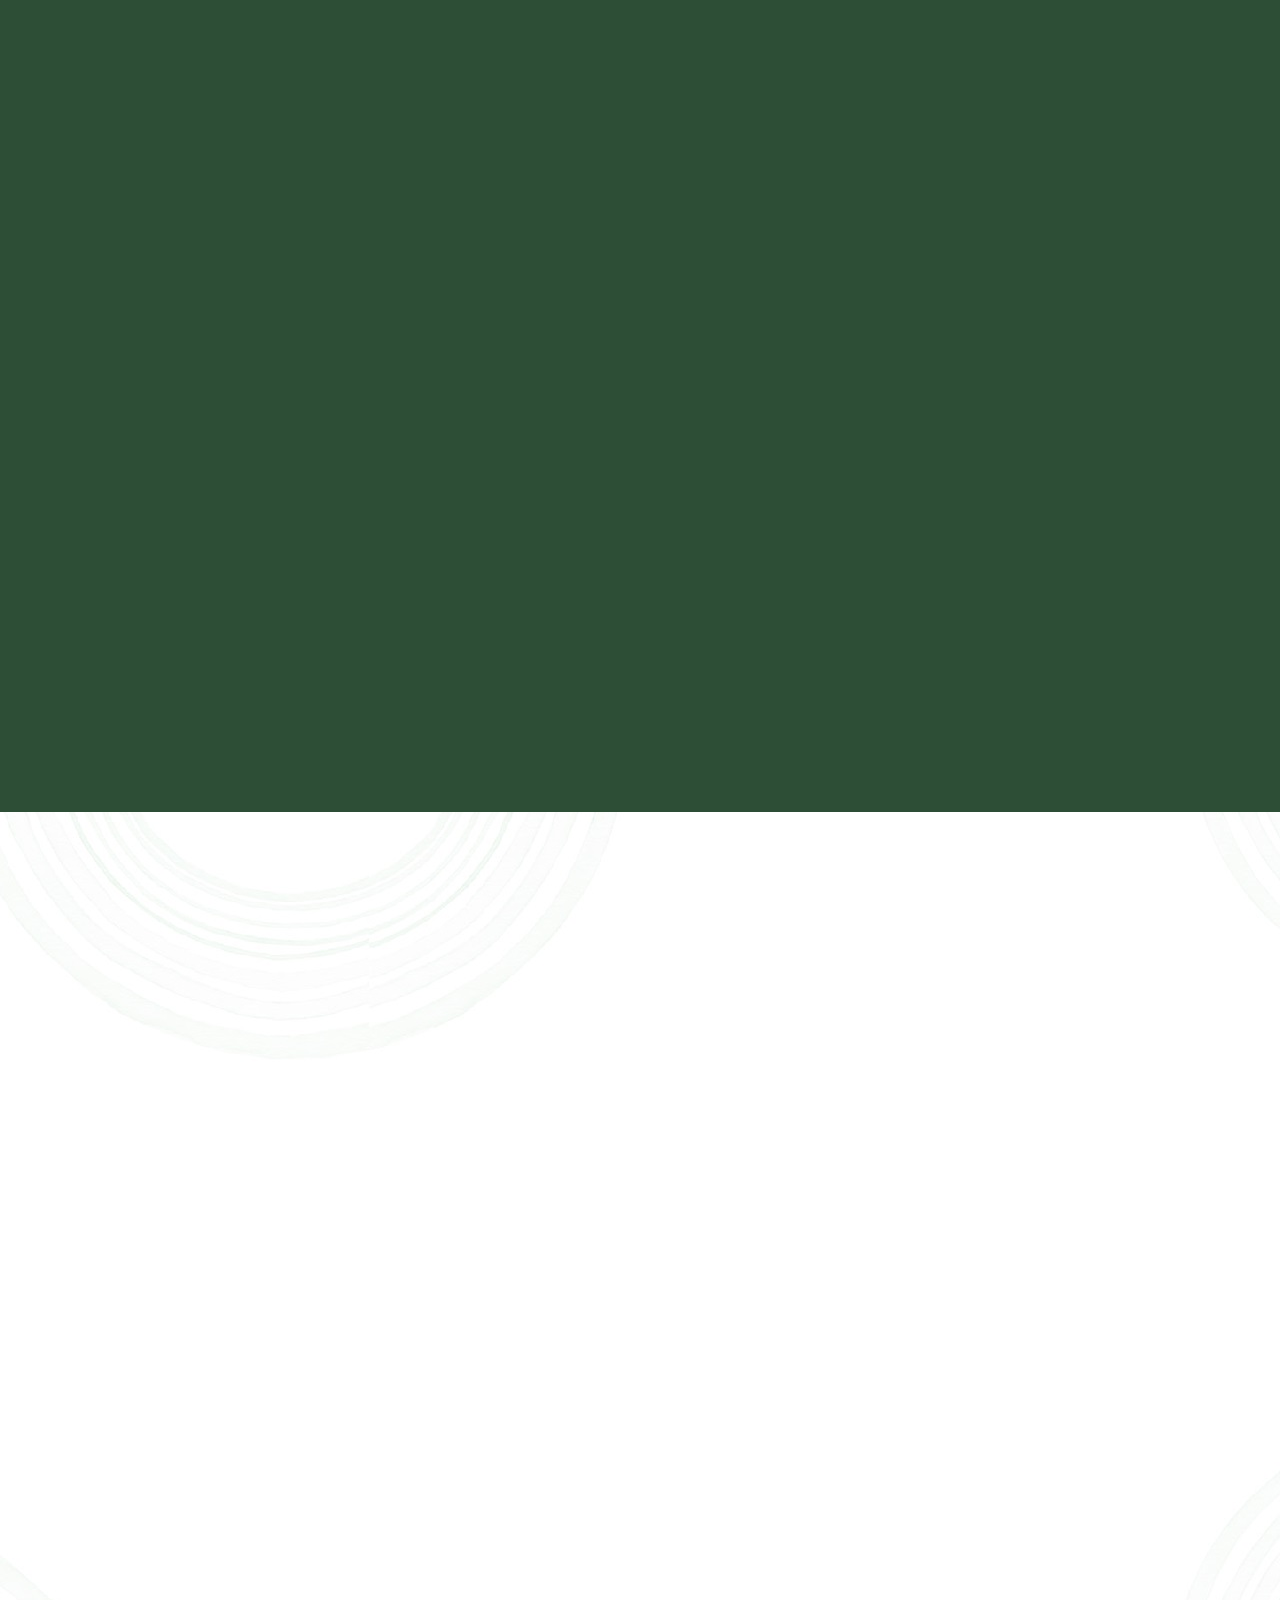
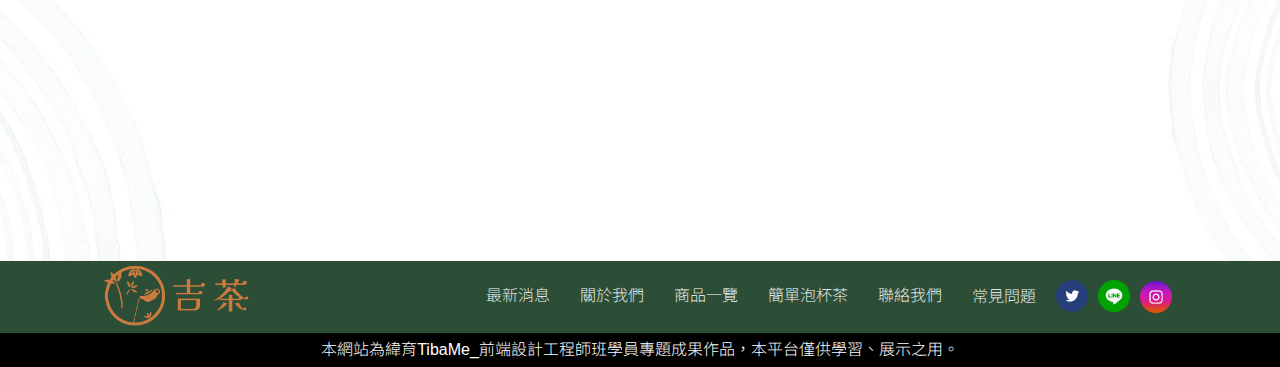
==== commit 492966d0: "8/12 新增動畫" ====
--- a/index.html
+++ b/index.html
@@ -12,6 +12,9 @@
     <link rel="preconnect" href="https://fonts.gstatic.com" crossorigin>
     <link href="https://fonts.googleapis.com/css2?family=Kosugi+Maru&family=Noto+Sans+TC&display=swap" rel="stylesheet">
     <link rel="stylesheet" href="css/index.css">
+    <script src="https://cdnjs.cloudflare.com/ajax/libs/jquery/3.7.0/jquery.js"
+        integrity="sha512-8Z5++K1rB3U+USaLKG6oO8uWWBhdYsM3hmdirnOEWp8h2B1aOikj5zBzlXs8QOrvY9OxEnD2QDkbSKKpfqcIWw=="
+        crossorigin="anonymous" referrerpolicy="no-referrer"></script>
 
 </head>
 
@@ -236,8 +239,8 @@
         <div class="news-more-area">
             <a class="news-more" href="news.html">顯示全部</a>
         </div>
-        <div class="design"></div> 
-        
+        <div class="design"></div>
+
     </section>
 
     <section class="lineup">
@@ -273,9 +276,9 @@
             </div>
         </div>
         <div class="obj">
-            <img src="/img/lineup_obj_01.png" alt="">
-           <img src="/img/lineup_obj_02.png" alt="">
-            <img src="/img/lineup_obj_03.png" alt="">
+            <img class="obj1" src="img/lineup_obj_01.png" alt="">
+            <img class="obj2" src="img/lineup_obj_02.png" alt="">
+            <img class="obj3" src="img/lineup_obj_03.png" alt="">
         </div>
     </section>
 
@@ -283,6 +286,7 @@
     <section class="dessert">
         <div class="dessert-tt">
             <h2>除了茶以外的其他選擇</h2>
+
         </div>
         <div class="dessert-list">
             <div class="dessert-item">
--- a/css/header.css
+++ b/css/header.css
@@ -79,6 +79,24 @@
     margin: 10px;
 }
 
+.cart {
+    position: relative;
+}
+
+.cart span {
+    width: 20px;
+    height: 20px;
+    background-color: #dd7335;
+    color: #fff;
+    text-align: center;
+    border-radius: 50%;
+    position: absolute;
+    right: 0;
+    top: -5px;
+    font-size: 14px;
+    display: none;
+}
+
 
 .menu {
     display: flex;
@@ -86,6 +104,8 @@
     justify-content: space-around;
     align-items: end;
     margin-inline: 1%;
+    transform: rotate();
+
 }
 
 a {
@@ -333,13 +353,13 @@
     }
 
 
-    .footer-nav{
+    .footer-nav {
         flex-wrap: wrap;
     }
 
     .footer-nav-item {
         display: grid;
-        grid-template-columns: repeat(3,1fr);
+        grid-template-columns: repeat(3, 1fr);
         padding-bottom: 5px;
         gap: 30px;
         text-align: center;
--- a/css/index.css
+++ b/css/index.css
@@ -26,6 +26,9 @@
     overflow: hidden;
     position: relative;
     /* height: calc(100vh - 125px); */
+    opacity: 0;
+    visibility: hidden;
+    transition: 1.5s;
 }
 
 .slides {
@@ -142,13 +145,6 @@
 }
 
 
-.design {
-    position: absolute;
-    bottom: -4%;
-    width: 600px;
-    height: 400px;
-    background-image: url(../img/te.png);
-}
 
 
 /* 最新消息 */
@@ -159,6 +155,10 @@
     padding-bottom: 5%;
     overflow: hidden;
     z-index: 3;
+    opacity: 0;
+    visibility: hidden;
+    transition: 1.5s;
+    transform: translateY(30px);
 
 }
 
@@ -338,13 +338,18 @@
     padding-bottom: 15%;
     padding-top: 3%;
     position: relative;
-    /* overflow: hidden; */
 }
 
 
 .lineup-area {
     width: 1200px;
     margin: auto;
+    opacity: 0;
+    visibility: hidden;
+    transition: 1.5s;
+    transform: translateY(30px);
+    z-index: 2;
+    position: relative;
 }
 
 .lineup-tt,
@@ -369,7 +374,7 @@
     margin-inline: 60px;
     margin-block: 50px;
     position: relative;
-    z-index: 1;
+    z-index: 3;
 }
 
 
@@ -423,27 +428,34 @@
 
 }
 
-.obj img:nth-child(1) {
+.obj1 {
     width: 25%;
     position: absolute;
-    right: -1%;
+    right: -100%;
     bottom: 15%;
-
-}
-
-.obj img:nth-child(2) {
+    opacity: 0;
+    visibility: hidden;
+    transition: 1.5s;
+}
+
+.obj2 {
     width: 10%;
     position: absolute;
-    right: 10%;
-    top: 5%;
-}
-
-.obj img:nth-child(3) {
+    right: -100%;
+    top: -100%;
+    opacity: 0;
+    visibility: hidden;
+    transition: 1.7s;
+}
+
+.obj3 {
     width: 25%;
     position: absolute;
-    left: -5%;
+    left: -100%;
     top: 30%;
-
+    opacity: 0;
+    visibility: hidden;
+    transition: 1.7s;
 }
 
 
@@ -453,6 +465,11 @@
 .dessert {
     padding-top: 3%;
     padding-bottom: 5%;
+    position: relative;
+    opacity: 0;
+    visibility: hidden;
+    transition: 1.5s;
+    transform: translateY(30px);
 }
 
 .dessert-list {
@@ -507,6 +524,8 @@
     color: #ffffff;
     padding: 5px;
 }
+
+
 
 /* 甜點結束 */
 
@@ -520,6 +539,10 @@
     position: relative;
     overflow: hidden;
     padding-bottom: 3px;
+    opacity: 0;
+    visibility: hidden;
+    transition: 1.5s;
+    transform: translateY(30px);
 }
 
 .make-tea::before {
@@ -565,6 +588,36 @@
     margin-top: 55px;
 }
 
+
+
+.active-obj1 {
+    opacity: 1;
+    visibility: visible;
+    right: -1%;
+
+}
+
+.active-obj2 {
+    opacity: 1;
+    visibility: visible;
+    top: 5%;
+    right: 10%;
+
+}
+
+.active-obj3 {
+    opacity: 1;
+    visibility: visible;
+    left: -5%;
+
+}
+
+.active {
+    opacity: 1;
+    visibility: visible;
+    transform: translateY(0);
+}
+
 /* 泡茶結束 */
 
 
@@ -607,6 +660,16 @@
 
     .news {
         padding-bottom: 20px;
+        opacity: 0;
+        visibility: hidden;
+        transition: 1s;
+        transform: translateY(30px);
+    }
+
+    .active {
+        opacity: 1;
+        visibility: visible;
+        transform: translateY(0);
     }
 
     .news-area {
@@ -678,6 +741,8 @@
 
     /* 精選商品 */
 
+
+
     .lineup-area {
         width: auto;
     }
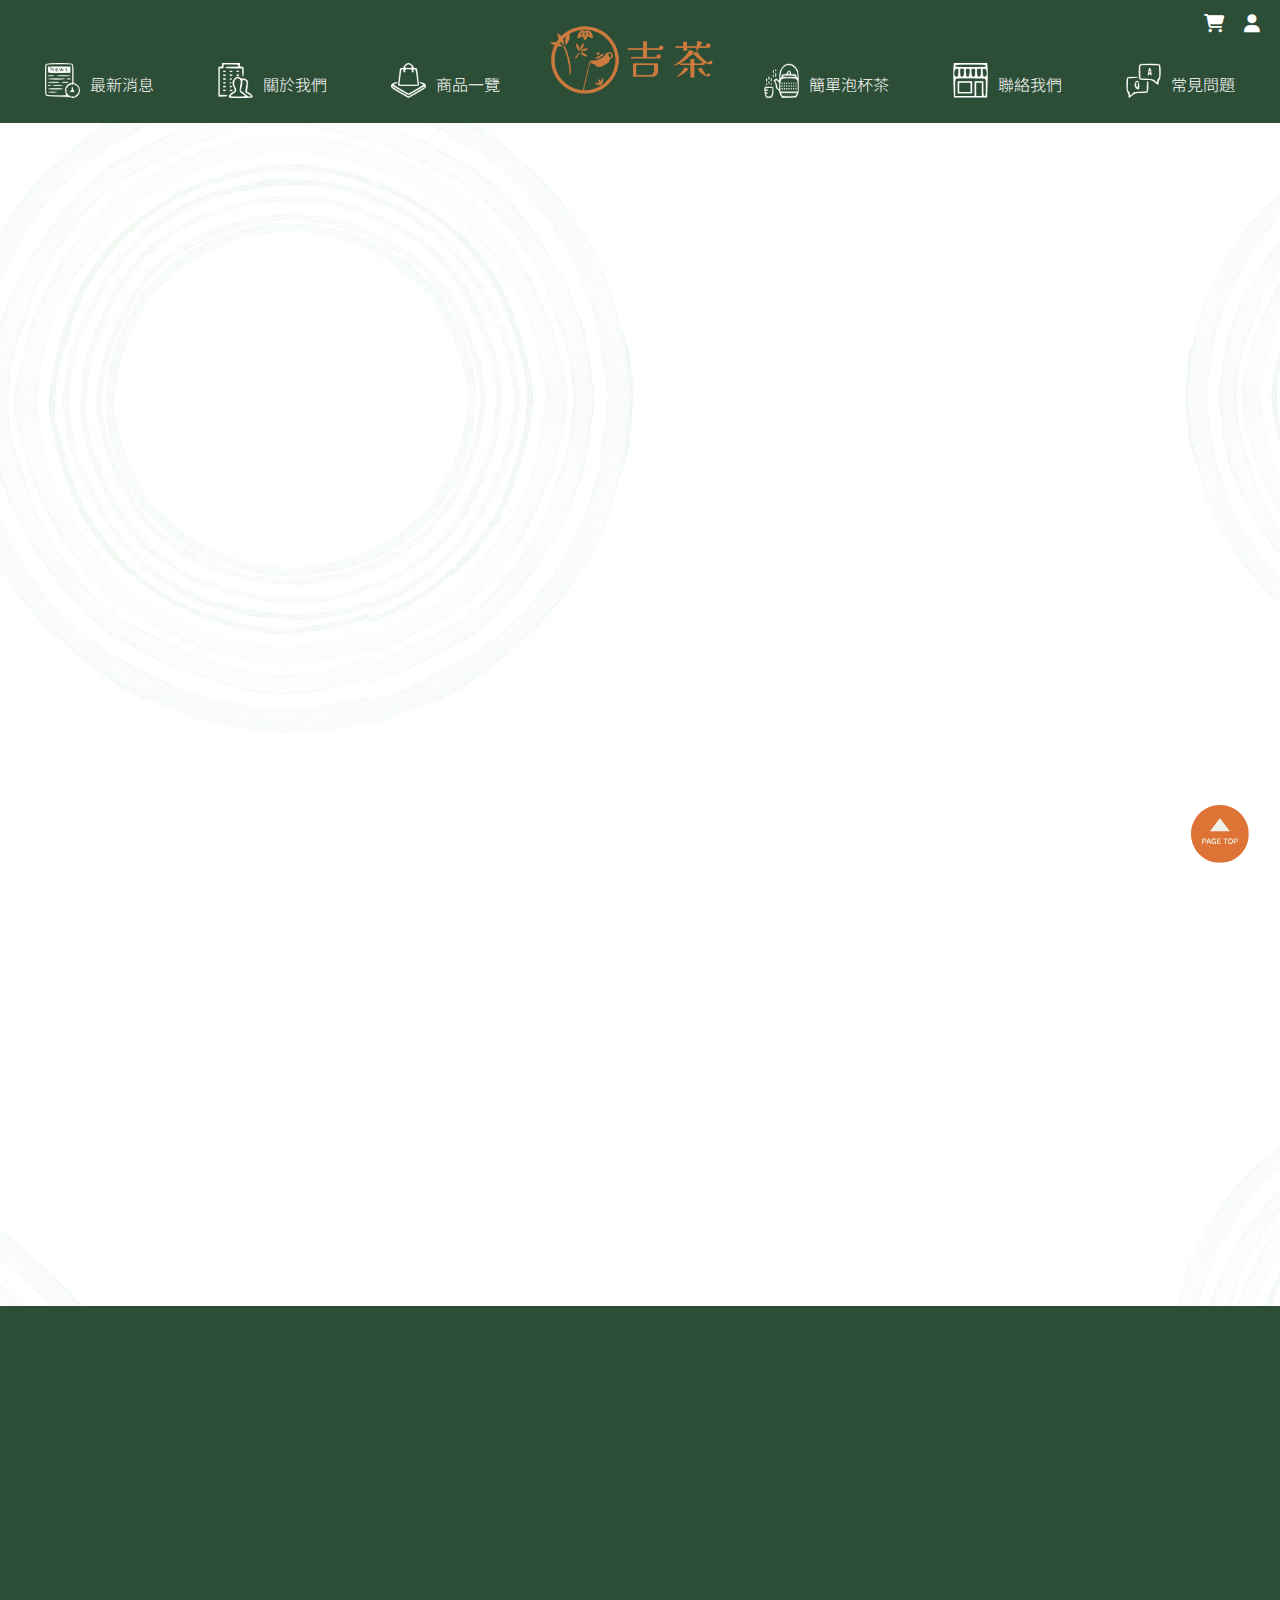
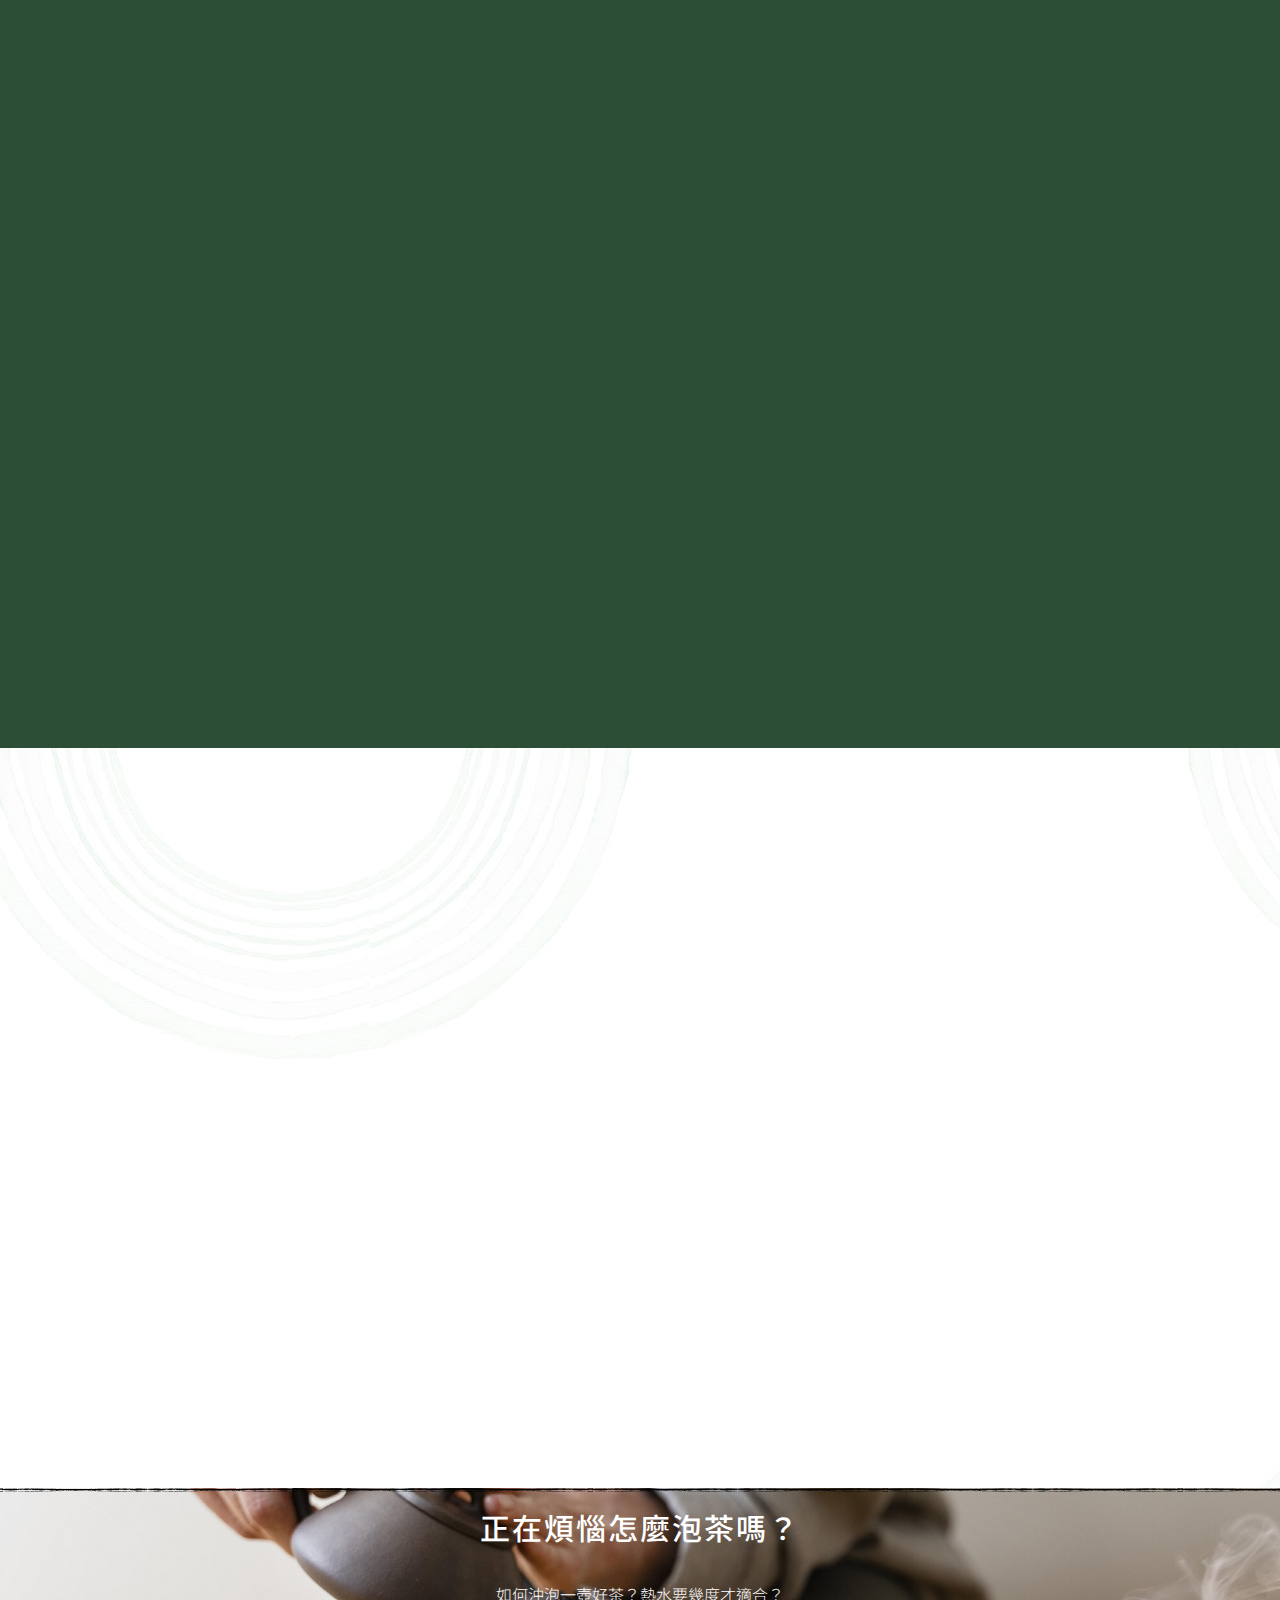
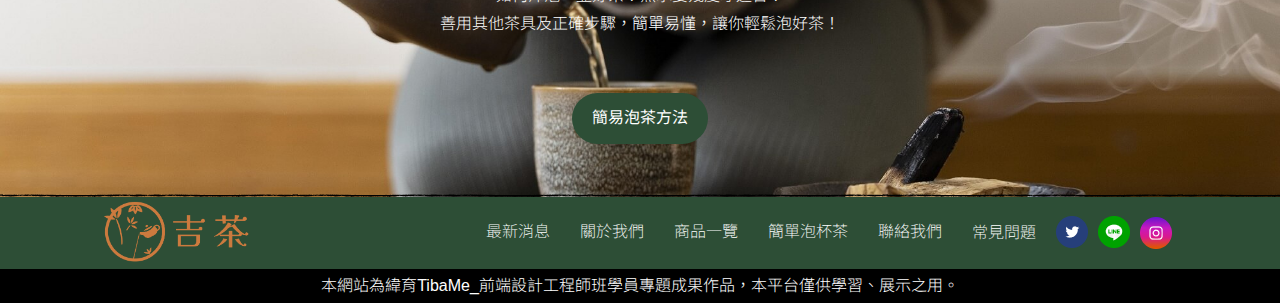
==== commit 21b9b9e5: "8/14 更新動畫時間+登入畫面" ====
--- a/index.html
+++ b/index.html
@@ -5,6 +5,7 @@
     <meta charset="UTF-8">
     <meta name="viewport" content="width=device-width, initial-scale=1.0">
     <title>吉茶</title>
+    <link rel="shortcut icon" href="img/logo.ico" type="image/x-icon">
     <link rel="stylesheet" href="css/reset.css">
     <link rel="stylesheet" href="https://cdnjs.cloudflare.com/ajax/libs/font-awesome/6.4.0/css/all.min.css">
     <link rel="stylesheet" href="css/header.css">
@@ -33,9 +34,7 @@
                     </a>
                 </span>
                 <span class="login">
-                    <a href="">
-                        <i class="fa-solid fa-user" style="color: #fff;" id="login-i"></i>
-                    </a>
+                    <i class="fa-solid fa-user" style="color: #fff;" id="login-i"></i>
                 </span>
             </span>
             <!-- 導覽列 -->
@@ -95,6 +94,29 @@
                 <a class="m-link" href="cart.html">購物車</a>
             </nav>
     </header>
+
+    <div class="login-page">
+        <div class="login-area">
+            <h2>會員登入</h2>
+            <div class="login-email">
+                <label for="">電子郵件</label>
+                <input type="email" placeholder="電子郵件">
+            </div>
+            <div class="login-pw">
+                <label for="">密碼</label>
+                <input type="password" placeholder="密碼">
+            </div>
+            <div class="login-btn">
+                <button>登入</button>
+            </div>
+            <a href="">忘記密碼</a>
+            <a href="">註冊</a>
+            <span>×</span>
+        </div>
+        <div class="login-banner"></div>
+    </div>
+
+
 
     <article class="banner">
         <!-- 首頁圖 -->
--- a/css/header.css
+++ b/css/header.css
@@ -47,7 +47,7 @@
     background-color: #2D4E36;
     position: sticky;
     top: 0;
-    z-index: 999;
+    z-index: 5;
 }
 
 .content {
@@ -82,6 +82,7 @@
 .cart {
     position: relative;
 }
+
 
 .cart span {
     width: 20px;
@@ -97,6 +98,10 @@
     display: none;
 }
 
+.login {
+    cursor: pointer;
+}
+
 
 .menu {
     display: flex;
@@ -171,6 +176,118 @@
     width: 35px;
     height: 35px;
 }
+
+/* //登入 */
+.login-page {
+    display: none;
+}
+
+
+
+.login-area {
+    position: fixed;
+    border-top: 20px solid #2D4E36;
+    width: 500px;
+    padding: 20px;
+    margin: auto;
+    z-index: 999;
+    background-color: #fff;
+    top: 0;
+    bottom: 0;
+    left: 0;
+    right: 0;
+    height: 400px;
+
+}
+
+.login-area span {
+    display: block;
+    cursor: pointer;
+    position: absolute;
+    top: 20px;
+    right: 20px;
+    font-size: 25px;
+    border-radius: 50%;
+    background-color: #2D4E36;
+    color: #fff;
+}
+
+
+.login-banner {
+    content: "";
+    inset: 0;
+    position: fixed;
+    width: 100%;
+    height: 100%;
+    background-color: #444;
+    opacity: 0.9;
+    z-index: 10;
+}
+
+
+.login-area h2 {
+    text-align: center;
+    margin-block: 30px;
+}
+
+.login-email {
+    margin: auto;
+    width: 320px;
+}
+
+.login-pw {
+    margin: auto;
+    width: 320px;
+    margin-block: 20px;
+}
+
+.login-area label {
+    display: inline-block;
+    margin-left: 5px;
+
+}
+
+.login-btn {
+    margin: auto;
+}
+
+.login-area input {
+    display: block;
+    width: 300px;
+    height: 30px;
+    padding: 2px 5px;
+    margin: auto;
+    font-size: 16px;
+    margin-top: 5px;
+}
+
+.login-area a {
+    display: block;
+    text-align: center;
+    margin-block: 10px;
+}
+
+.login-area a:visited {
+    color: #333;
+}
+
+.login-area button {
+    width: 315px;
+    height: 40px;
+    background-color: #2D4E36;
+    color: #fff;
+    margin: auto;
+    display: block;
+    font-size: 16px;
+    margin-bottom: 20px;
+    cursor: pointer;
+}
+
+.login-area p {
+    text-align: center;
+}
+
+
 
 /* page-top */
 
@@ -337,6 +454,64 @@
         rotate: -45deg;
     }
 
+    /* //登入 */
+
+    .login-area {
+        width: 90%;
+        height: 100vh;
+        padding-top: 100%;
+        background-image: url(../img/about-pic.jpg);
+        background-size: cover;
+        background-position: left center;
+    }
+
+    .login-area span {
+        right: 10%;
+        top: 28%;
+        font-size: 25px;
+        padding: 2%;
+
+    }
+
+    .login-area h2 {
+        font-size: 34px;
+        color: #fff;
+    }
+
+    .login-email {
+        margin-block: 10%;
+        font-size: 20px;
+        color: #fff;
+    }
+
+    .login-pw {
+        margin-block: 10%;
+        font-size: 20px;
+        color: #fff;
+    }
+
+    .login-area input {
+        font-size: 18px;
+    }
+
+    .login-area button {
+        font-size: 20px;
+    }
+
+    .login-area p {
+        font-size: 20px;
+        color: #fff
+    }
+
+    .login-area a:visited {
+        color: #fff
+    }
+
+
+
+
+
+
     /* footer */
 
     .footer-area {
@@ -372,7 +547,7 @@
     }
 
     .sns {
-        padding: 10px;
+        padding: 15px;
     }
 
 
--- a/css/index.css
+++ b/css/index.css
@@ -1,5 +1,9 @@
 /* 大圖片 */
 
+
+body {
+    /* overflow: hidden; */
+}
 
 
 .news h2,
@@ -335,9 +339,10 @@
 
 .lineup {
     background-color: #2D4E36;
-    padding-bottom: 15%;
+    padding-bottom: 10%;
     padding-top: 3%;
     position: relative;
+    overflow: hidden;
 }
 
 
@@ -435,7 +440,7 @@
     bottom: 15%;
     opacity: 0;
     visibility: hidden;
-    transition: 1.5s;
+    transition: .8s;
 }
 
 .obj2 {
@@ -445,7 +450,7 @@
     top: -100%;
     opacity: 0;
     visibility: hidden;
-    transition: 1.7s;
+    transition: 1s;
 }
 
 .obj3 {
@@ -455,7 +460,7 @@
     top: 30%;
     opacity: 0;
     visibility: hidden;
-    transition: 1.7s;
+    transition: 1s;
 }
 
 
@@ -539,10 +544,6 @@
     position: relative;
     overflow: hidden;
     padding-bottom: 3px;
-    opacity: 0;
-    visibility: hidden;
-    transition: 1.5s;
-    transform: translateY(30px);
 }
 
 .make-tea::before {
@@ -762,22 +763,22 @@
     }
 
 
-    .obj img:nth-child(1) {
+    .obj1 {
         width: 50%;
         position: absolute;
-        right: -1%;
+        right: 0;
         bottom: 4%;
 
     }
 
-    .obj img:nth-child(2) {
+    .obj2 {
         width: 20%;
         position: absolute;
         right: 5%;
         top: 10%;
     }
 
-    .obj img:nth-child(3) {
+    .obj3 {
         width: 50%;
         position: absolute;
         left: -5%;
